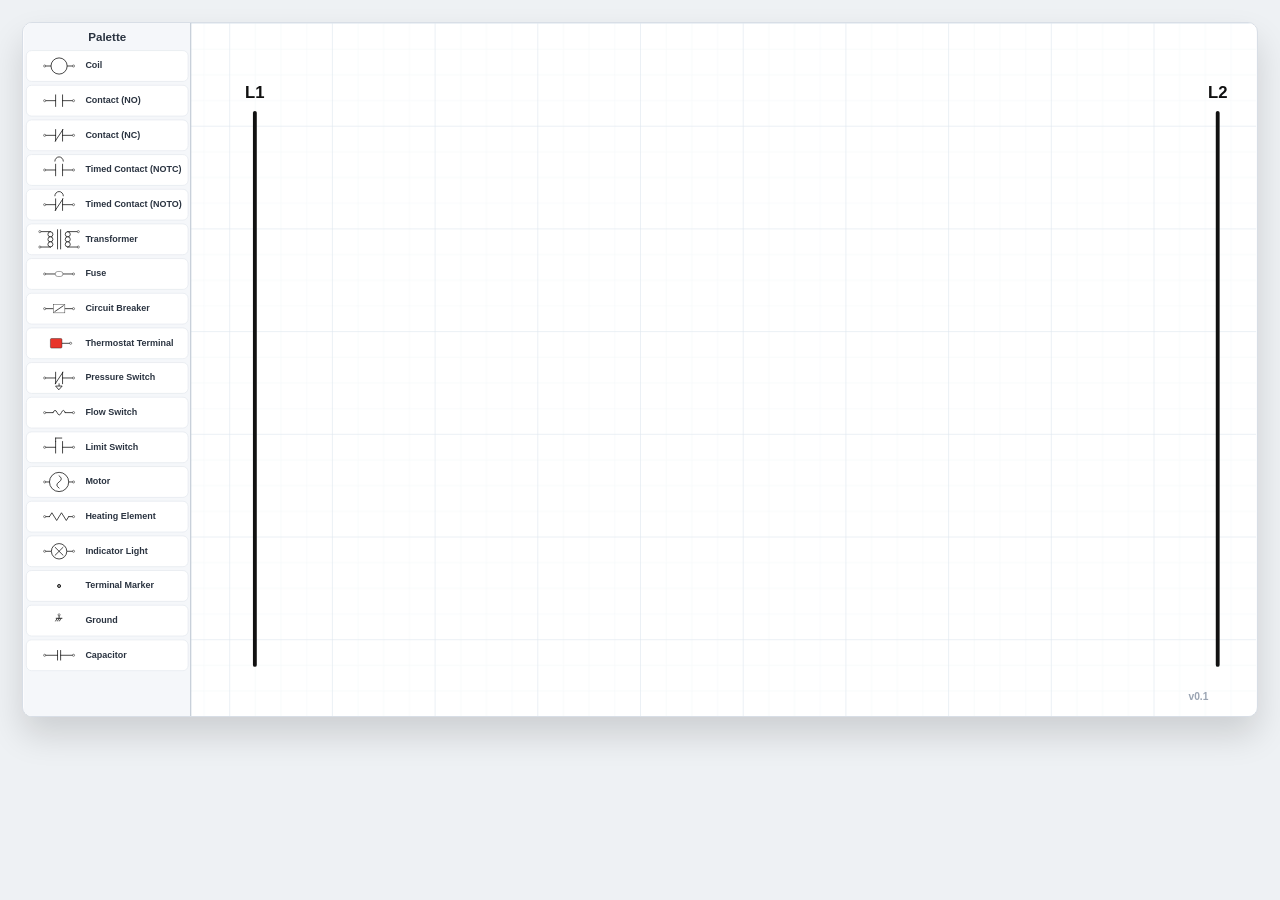
==== index.html @ de5ea237 "Add files via upload" ====
<!-- Version 0.1 -->
<!DOCTYPE html>
<html lang="en">
<head>
  <meta charset="UTF-8" />
  <meta name="viewport" content="width=device-width, initial-scale=1.0" />
  <title>Electrical Schematic Builder</title>

  <link rel="stylesheet" href="styles.css?v=0.1" />
</head>

<body>
  <main id="app">
    <section id="stage" aria-label="Schematic builder stage">
      <svg
        id="circuitSvg"
        viewBox="0 0 1920 1080"
        preserveAspectRatio="xMidYMid meet"
      ></svg>

      <div id="overlays" aria-label="Interactive controls"></div>
    </section>
  </main>

  <script src="js/config.js?v=0.1"></script>
  <script src="js/geometry.js?v=0.1"></script>
  <script src="js/state.js?v=0.1"></script>
  <script src="js/svg-drawing.js?v=0.1"></script>

  <script src="symbols/symbol-library.js?v=0.1"></script>
  <script src="symbols/symbols-coil-contact.js?v=0.1"></script>
  <script src="symbols/symbols-power.js?v=0.1"></script>
  <script src="symbols/symbols-hvac-inputs.js?v=0.1"></script>
  <script src="symbols/symbols-loads.js?v=0.1"></script>
  <script src="symbols/symbols-misc.js?v=0.1"></script>

  <script src="engine/netlist.js?v=0.1"></script>

  <script src="ui/palette.js?v=0.1"></script>
  <script src="ui/canvas-interactions.js?v=0.1"></script>
  <script src="ui/wire-tool.js?v=0.1"></script>

  <script src="script.js?v=0.3"></script>
</body>
</html>
---- styles.css ----
/* Version 0.1 */

* {
  box-sizing: border-box;
}

html,
body {
  margin: 0;
  padding: 0;
  width: 100%;
  min-height: 100%;
  background: #eef1f4;
  font-family: Arial, Helvetica, sans-serif;
  overflow-x: hidden;
}

#app {
  position: relative;
  width: 100%;
  min-height: 100vh;
  padding: 22px;
  display: flex;
  align-items: flex-start;
  justify-content: center;
}

#stage {
  position: relative;
  width: min(100%, 1920px);
  aspect-ratio: 16 / 9;
  background: #ffffff;
  border: 1px solid #d8dee6;
  border-radius: 10px;
  box-shadow: 0 18px 34px rgba(0, 0, 0, 0.14);
  overflow: hidden;
}

#circuitSvg {
  position: absolute;
  inset: 0;
  width: 100%;
  height: 100%;
  display: block;
  z-index: 10;
  touch-action: none;
  user-select: none;
}

#overlays {
  position: absolute;
  inset: 0;
  width: 100%;
  height: 100%;
  pointer-events: none;
  z-index: 20;
}

#overlays * {
  pointer-events: auto;
}

@media (max-width: 900px) {
  #app {
    padding: 10px;
  }

  #stage {
    width: 100%;
    border-radius: 8px;
  }
}

@media (max-width: 800px) and (orientation: portrait) {
  body::before {
    content: "Rotate device to landscape for this trainer.";
    position: fixed;
    inset: 0;
    z-index: 999999;
    display: flex;
    align-items: center;
    justify-content: center;
    padding: 24px;
    background: #ffffff;
    color: #111111;
    font: 900 20px/1.3 Arial, sans-serif;
    text-align: center;
  }
}
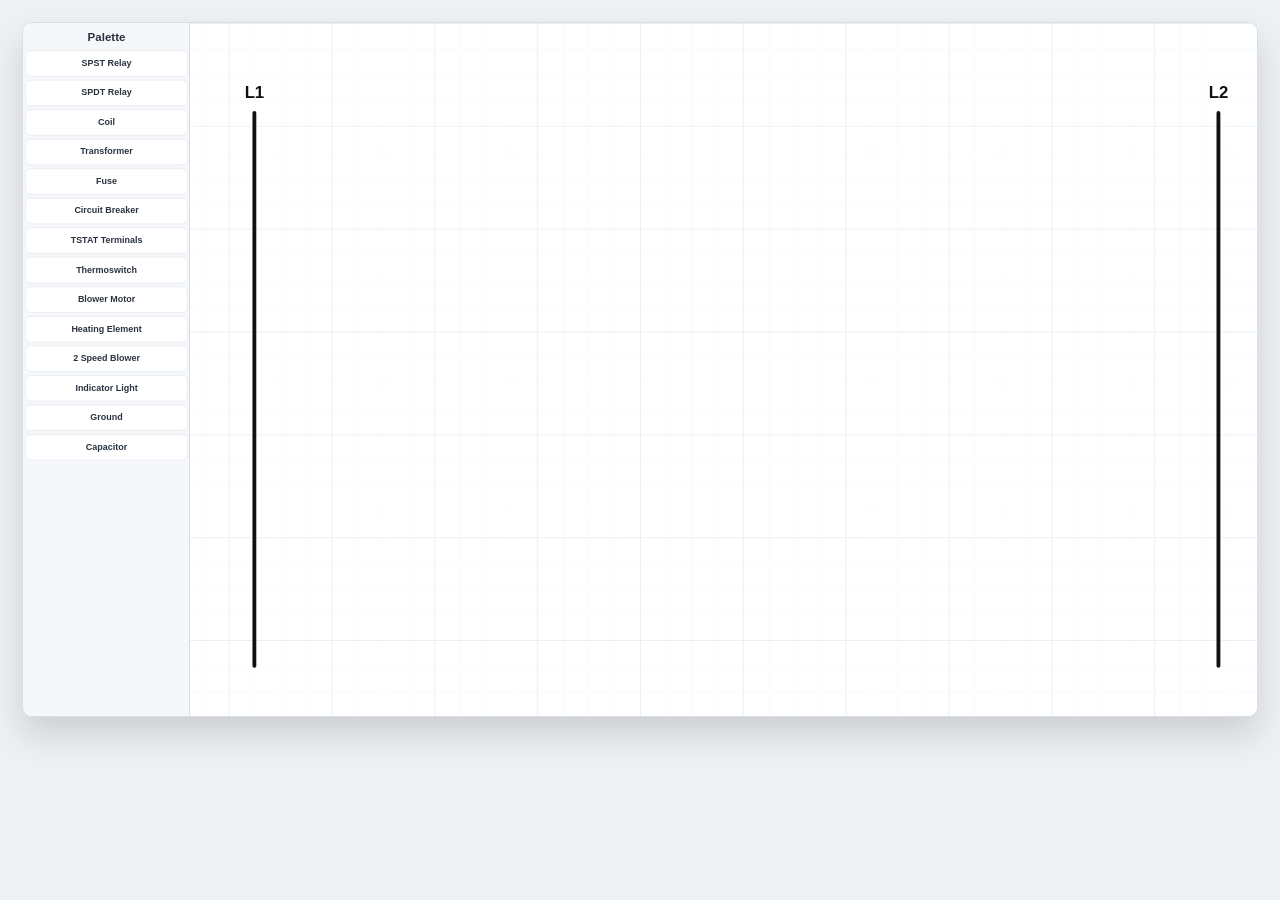
==== commit ca35e3c7: "Add files via upload" ====
--- a/index.html
+++ b/index.html
@@ -12,9 +12,17 @@
 <body>
   <main id="app">
     <section id="stage" aria-label="Schematic builder stage">
+      <div id="scrollArea">
+        <svg
+          id="circuitSvg"
+          viewBox="0 0 1920 1080"
+          preserveAspectRatio="xMidYMid meet"
+        ></svg>
+      </div>
+
       <svg
-        id="circuitSvg"
-        viewBox="0 0 1920 1080"
+        id="paletteSvg"
+        viewBox="0 0 260 1080"
         preserveAspectRatio="xMidYMid meet"
       ></svg>
 
@@ -22,24 +30,26 @@
     </section>
   </main>
 
-  <script src="js/config.js?v=0.1"></script>
-  <script src="js/geometry.js?v=0.1"></script>
-  <script src="js/state.js?v=0.1"></script>
-  <script src="js/svg-drawing.js?v=0.1"></script>
+  <script src="js/config.js?v=0.4"></script>
+  <script src="js/geometry.js?v=0.4"></script>
+  <script src="js/state.js?v=0.5"></script>
+  <script src="js/svg-drawing.js?v=0.2"></script>
+  <script src="js/sections.js?v=0.3"></script>
 
-  <script src="symbols/symbol-library.js?v=0.1"></script>
-  <script src="symbols/symbols-coil-contact.js?v=0.1"></script>
-  <script src="symbols/symbols-power.js?v=0.1"></script>
-  <script src="symbols/symbols-hvac-inputs.js?v=0.1"></script>
-  <script src="symbols/symbols-loads.js?v=0.1"></script>
-  <script src="symbols/symbols-misc.js?v=0.1"></script>
+  <script src="symbols/symbol-library.js?v=0.2"></script>
+  <script src="symbols/symbols-coil-contact.js?v=0.2"></script>
+  <script src="symbols/symbols-power.js?v=0.7"></script>
+  <script src="symbols/symbols-hvac-inputs.js?v=0.6"></script>
+  <script src="symbols/symbols-loads.js?v=0.4"></script>
+  <script src="symbols/symbols-misc.js?v=0.5"></script>
 
-  <script src="engine/netlist.js?v=0.1"></script>
+  <script src="engine/netlist.js?v=0.2"></script>
 
-  <script src="ui/palette.js?v=0.1"></script>
-  <script src="ui/canvas-interactions.js?v=0.1"></script>
-  <script src="ui/wire-tool.js?v=0.1"></script>
+  <script src="ui/palette.js?v=0.5"></script>
+  <script src="ui/canvas-interactions.js?v=0.6"></script>
+  <script src="ui/wire-tool.js?v=0.4"></script>
+  <script src="ui/label-editor.js?v=0.1"></script>
 
-  <script src="script.js?v=0.3"></script>
+  <script src="script.js?v=0.5"></script>
 </body>
 </html>
--- a/styles.css
+++ b/styles.css
@@ -36,15 +36,42 @@
   overflow: hidden;
 }
 
-#circuitSvg {
+/*
+  #scrollArea fills the always-visible #stage viewport and scrolls
+  vertically once a low-voltage section pushes the circuit taller than it.
+  #circuitSvg is deliberately NOT height:100% here — with no width/height
+  attributes on the element itself, "width:100%; height:auto" makes the
+  browser derive its rendered height from the viewBox's own aspect ratio
+  (updated in JS whenever a section is added), so it naturally grows
+  taller than its scrollable container instead of being squashed to fit.
+*/
+#scrollArea {
   position: absolute;
   inset: 0;
+  overflow-y: auto;
+  overflow-x: hidden;
+}
+
+#circuitSvg {
+  display: block;
   width: 100%;
-  height: 100%;
-  display: block;
-  z-index: 10;
+  height: auto;
   touch-action: none;
   user-select: none;
+}
+
+/*
+  The palette is a separate SVG layered on top, outside #scrollArea, so it
+  stays fixed in place while the circuit content scrolls underneath it.
+*/
+#paletteSvg {
+  position: absolute;
+  left: 0;
+  top: 0;
+  width: 13.5417%; /* Config.PALETTE_W / Config.VIEW_W */
+  height: 100%;
+  z-index: 15;
+  display: block;
 }
 
 #overlays {
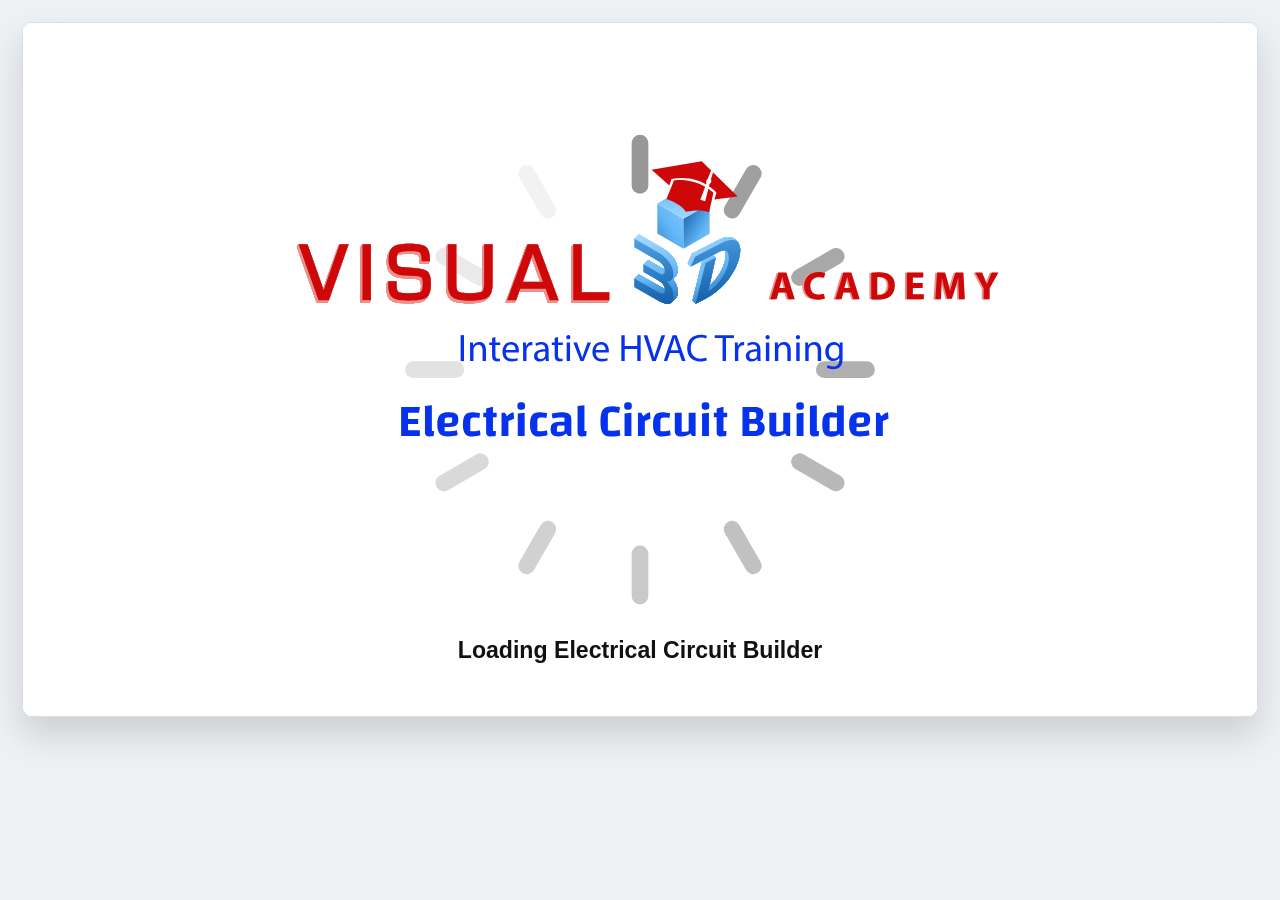
==== commit e1a1a46d: "Add files via upload" ====
--- a/index.html
+++ b/index.html
@@ -6,12 +6,55 @@
   <meta name="viewport" content="width=device-width, initial-scale=1.0" />
   <title>Electrical Schematic Builder</title>
 
-  <link rel="stylesheet" href="styles.css?v=0.1" />
+  <link rel="stylesheet" href="styles.css?v=0.5" />
+  <link rel="preload" as="image" href="SVG/V3D%20academy_home_screen.svg?v=1" />
 </head>
 
 <body>
+  <script src="js/loading-screen.js?v=1"></script>
+
   <main id="app">
     <section id="stage" aria-label="Schematic builder stage">
+      <!--
+        Nested inside #stage (not a viewport-fixed overlay) so it's
+        confined to the exact same 1920x1080-scaled, bordered box as
+        everything else — sized and centered identically regardless of the
+        actual browser window size. The spinner/text use an SVG with the
+        same viewBox="0 0 1920 1080" convention as circuitSvg/paletteSvg,
+        which is what makes them scale in lockstep with that box instead
+        of drifting relative to it the way raw CSS px/vw values would.
+      -->
+      <div id="loading-screen">
+        <svg id="loading-spinner-overlay" viewBox="0 0 1920 1080" preserveAspectRatio="xMidYMid meet" aria-hidden="true">
+          <g transform="translate(960,540)">
+            <g class="loading-spin-group">
+              <rect class="loading-bar" x="-13" y="-366" width="26" height="92" rx="13" transform="rotate(0)" opacity="1"/>
+              <rect class="loading-bar" x="-13" y="-366" width="26" height="92" rx="13" transform="rotate(30)" opacity="0.92"/>
+              <rect class="loading-bar" x="-13" y="-366" width="26" height="92" rx="13" transform="rotate(60)" opacity="0.84"/>
+              <rect class="loading-bar" x="-13" y="-366" width="26" height="92" rx="13" transform="rotate(90)" opacity="0.76"/>
+              <rect class="loading-bar" x="-13" y="-366" width="26" height="92" rx="13" transform="rotate(120)" opacity="0.68"/>
+              <rect class="loading-bar" x="-13" y="-366" width="26" height="92" rx="13" transform="rotate(150)" opacity="0.60"/>
+              <rect class="loading-bar" x="-13" y="-366" width="26" height="92" rx="13" transform="rotate(180)" opacity="0.52"/>
+              <rect class="loading-bar" x="-13" y="-366" width="26" height="92" rx="13" transform="rotate(210)" opacity="0.44"/>
+              <rect class="loading-bar" x="-13" y="-366" width="26" height="92" rx="13" transform="rotate(240)" opacity="0.36"/>
+              <rect class="loading-bar" x="-13" y="-366" width="26" height="92" rx="13" transform="rotate(270)" opacity="0.28"/>
+              <rect class="loading-bar" x="-13" y="-366" width="26" height="92" rx="13" transform="rotate(300)" opacity="0.20"/>
+              <rect class="loading-bar" x="-13" y="-366" width="26" height="92" rx="13" transform="rotate(330)" opacity="0.12"/>
+            </g>
+          </g>
+        </svg>
+
+        <img
+          id="loading-screen-image"
+          src="SVG/V3D%20academy_home_screen.svg?v=1"
+          alt="Visual 3D Academy — Electrical Circuit Builder"
+        />
+
+        <svg id="loading-text-overlay" viewBox="0 0 1920 1080" preserveAspectRatio="xMidYMid meet" aria-hidden="true">
+          <text x="960" y="990" text-anchor="middle" class="loading-text-svg">Loading Electrical Circuit Builder</text>
+        </svg>
+      </div>
+
       <div id="scrollArea">
         <svg
           id="circuitSvg"
@@ -32,24 +75,27 @@
 
   <script src="js/config.js?v=0.4"></script>
   <script src="js/geometry.js?v=0.4"></script>
-  <script src="js/state.js?v=0.5"></script>
-  <script src="js/svg-drawing.js?v=0.2"></script>
-  <script src="js/sections.js?v=0.3"></script>
+  <script src="js/state.js?v=0.6"></script>
+  <script src="js/svg-drawing.js?v=0.3"></script>
+  <script src="js/sections.js?v=0.5"></script>
 
   <script src="symbols/symbol-library.js?v=0.2"></script>
   <script src="symbols/symbols-coil-contact.js?v=0.2"></script>
-  <script src="symbols/symbols-power.js?v=0.7"></script>
+  <script src="symbols/symbols-power.js?v=1.0"></script>
   <script src="symbols/symbols-hvac-inputs.js?v=0.6"></script>
-  <script src="symbols/symbols-loads.js?v=0.4"></script>
-  <script src="symbols/symbols-misc.js?v=0.5"></script>
+  <script src="symbols/symbols-loads.js?v=0.5"></script>
+  <script src="symbols/symbols-misc.js?v=0.7"></script>
+  <script src="symbols/symbols-meter.js?v=0.3"></script>
 
   <script src="engine/netlist.js?v=0.2"></script>
 
-  <script src="ui/palette.js?v=0.5"></script>
-  <script src="ui/canvas-interactions.js?v=0.6"></script>
-  <script src="ui/wire-tool.js?v=0.4"></script>
+  <script src="ui/palette.js?v=0.6"></script>
+  <script src="ui/canvas-interactions.js?v=1.5"></script>
+  <script src="ui/wire-tool.js?v=1.1"></script>
   <script src="ui/label-editor.js?v=0.1"></script>
+  <script src="ui/breaker-control.js?v=0.1"></script>
+  <script src="ui/mode.js?v=0.3"></script>
 
-  <script src="script.js?v=0.5"></script>
+  <script src="script.js?v=0.7"></script>
 </body>
 </html>
--- a/styles.css
+++ b/styles.css
@@ -13,6 +13,91 @@
   background: #eef1f4;
   font-family: Arial, Helvetica, sans-serif;
   overflow-x: hidden;
+}
+
+/*
+  Opening screen — fixed 5-second title card (see js/loading-screen.js).
+  Nested inside #stage (see index.html), not viewport-fixed, so it's
+  confined to the exact same 1920x1080-scaled box as everything else no
+  matter the actual browser window size.
+*/
+#loading-screen {
+  position: absolute;
+  inset: 0;
+  z-index: 1000000;
+
+  background: #ffffff;
+
+  opacity: 1;
+  visibility: visible;
+  pointer-events: auto;
+
+  transition: opacity 0.45s ease, visibility 0.45s ease;
+}
+
+#loading-screen.hidden {
+  opacity: 0;
+  visibility: hidden;
+  pointer-events: none;
+}
+
+/*
+  Three stacked, identically-sized layers, all locked to the same
+  viewBox="0 0 1920 1080" (or object-fit:contain equivalent for the <img>)
+  so they scale in lockstep regardless of #stage's actual rendered size —
+  spinner behind, title image in the middle, caption on top.
+*/
+#loading-spinner-overlay,
+#loading-screen-image,
+#loading-text-overlay {
+  position: absolute;
+  inset: 0;
+  width: 100%;
+  height: 100%;
+  display: block;
+  pointer-events: none;
+}
+
+#loading-spinner-overlay {
+  z-index: 1;
+}
+
+#loading-screen-image {
+  z-index: 2;
+  object-fit: contain;
+  user-select: none;
+  -webkit-user-drag: none;
+}
+
+#loading-text-overlay {
+  z-index: 3;
+}
+
+/*
+  Spinning bar-ring, ported from ph-chart-storyline-main's loading screen
+  at its original size (26x92 bars, radius 320 — 1 SVG unit here equals 1
+  design pixel there too, since both target the same 1920x1080 canvas, so
+  the reference's numbers carry over directly with no rescaling).
+*/
+.loading-spin-group {
+  transform-origin: 0px 0px;
+  animation: loadingBarSpin 1.15s linear infinite;
+}
+
+.loading-bar {
+  fill: rgba(140, 140, 140, 0.9);
+}
+
+@keyframes loadingBarSpin {
+  from { transform: rotate(0deg); }
+  to { transform: rotate(360deg); }
+}
+
+.loading-text-svg {
+  font-family: Arial, Helvetica, sans-serif;
+  font-size: 36px;
+  font-weight: 800;
+  fill: #111111;
 }
 
 #app {
@@ -85,6 +170,25 @@
 
 #overlays * {
   pointer-events: auto;
+}
+
+.mode-toggle-btn {
+  position: absolute;
+  left: 16px;
+  bottom: 16px;
+  z-index: 25;
+  padding: 10px 18px;
+  border: none;
+  border-radius: 8px;
+  background: #2377e8;
+  color: #ffffff;
+  font: 700 14px Arial, Helvetica, sans-serif;
+  cursor: pointer;
+  box-shadow: 0 6px 16px rgba(35, 119, 232, 0.35);
+}
+
+.mode-toggle-btn:hover {
+  background: #1c63c4;
 }
 
 @media (max-width: 900px) {
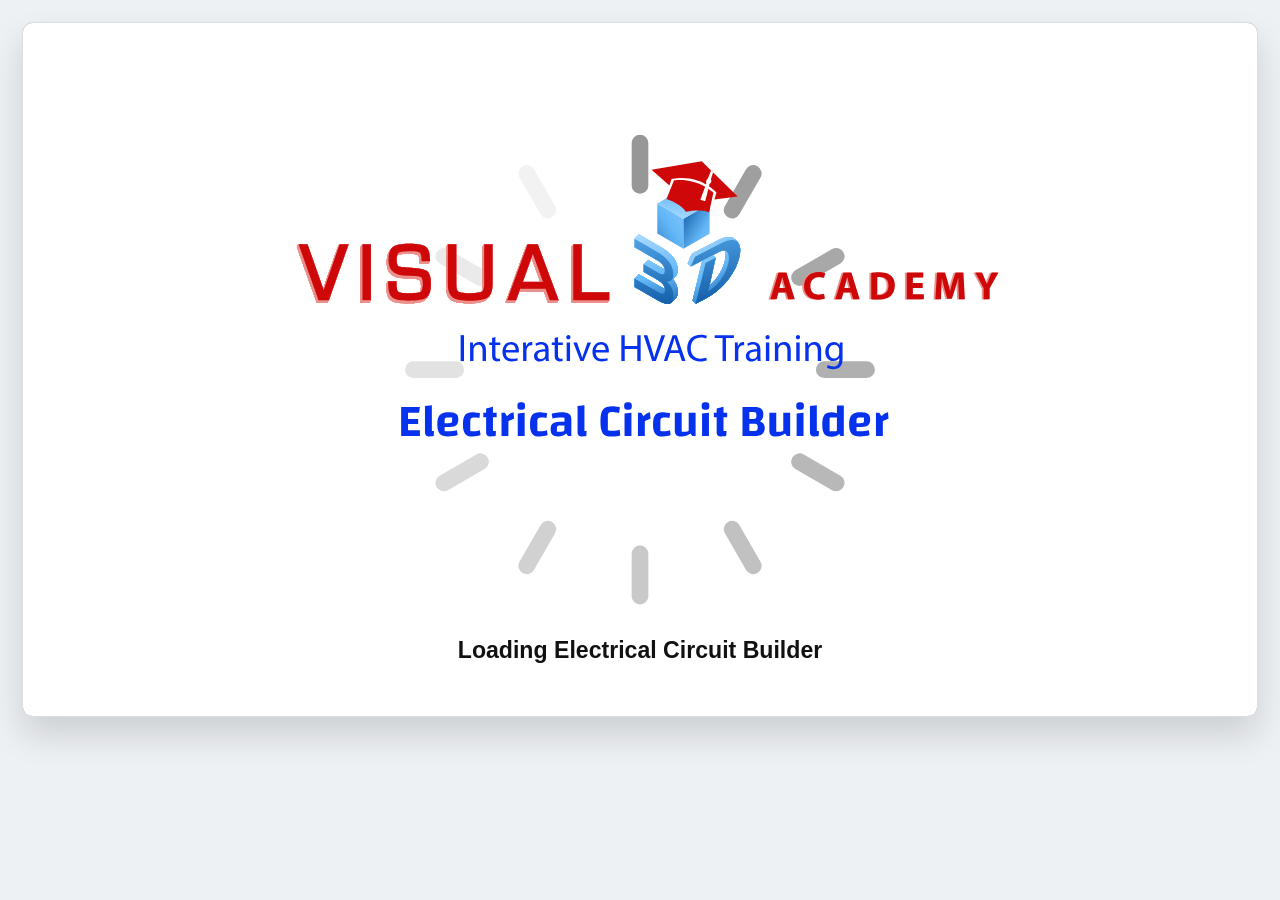
==== commit 3627a8b3: "Add files via upload" ====
--- a/index.html
+++ b/index.html
@@ -1,4 +1,4 @@
-<!-- Version 0.1 -->
+<!-- Version 1.4 -->
 <!DOCTYPE html>
 <html lang="en">
 <head>
@@ -6,12 +6,14 @@
   <meta name="viewport" content="width=device-width, initial-scale=1.0" />
   <title>Electrical Schematic Builder</title>
 
-  <link rel="stylesheet" href="styles.css?v=0.5" />
-  <link rel="preload" as="image" href="SVG/V3D%20academy_home_screen.svg?v=1" />
+  <link rel="stylesheet" href="styles.css?v=1.1" />
+  <link rel="preload" as="image" href="SVG/V3D%20academy_home_screen.svg?v=2" />
 </head>
 
 <body>
   <script src="js/loading-screen.js?v=1"></script>
+  <script src="js/disclaimer-modal.js?v=1"></script>
+  <script src="js/menu.js?v=1.2"></script>
 
   <main id="app">
     <section id="stage" aria-label="Schematic builder stage">
@@ -46,13 +48,26 @@
 
         <img
           id="loading-screen-image"
-          src="SVG/V3D%20academy_home_screen.svg?v=1"
+          src="SVG/V3D%20academy_home_screen.svg?v=2"
           alt="Visual 3D Academy — Electrical Circuit Builder"
         />
 
         <svg id="loading-text-overlay" viewBox="0 0 1920 1080" preserveAspectRatio="xMidYMid meet" aria-hidden="true">
           <text x="960" y="990" text-anchor="middle" class="loading-text-svg">Loading Electrical Circuit Builder</text>
         </svg>
+      </div>
+
+      <!--
+        Sits directly behind #loading-screen (same full-bleed layering
+        idea, one z-index step lower) so it's already fully in place the
+        instant the title card's own 5-second timer fades it away — no
+        need to coordinate the two files' timing at all.
+      -->
+      <div id="disclaimer-modal">
+        <div id="disclaimer-box">
+          <p>The Schematic Builder is under development. This has multiple bugs that we are working through.</p>
+          <button id="disclaimer-ack-btn" type="button">I Understand</button>
+        </div>
       </div>
 
       <div id="scrollArea">
@@ -73,29 +88,32 @@
     </section>
   </main>
 
-  <script src="js/config.js?v=0.4"></script>
+  <script src="js/config.js?v=0.8"></script>
   <script src="js/geometry.js?v=0.4"></script>
-  <script src="js/state.js?v=0.6"></script>
-  <script src="js/svg-drawing.js?v=0.3"></script>
-  <script src="js/sections.js?v=0.5"></script>
+  <script src="js/state.js?v=1.1"></script>
+  <script src="js/svg-drawing.js?v=0.4"></script>
+  <script src="js/sections.js?v=0.8"></script>
 
   <script src="symbols/symbol-library.js?v=0.2"></script>
   <script src="symbols/symbols-coil-contact.js?v=0.2"></script>
   <script src="symbols/symbols-power.js?v=1.0"></script>
-  <script src="symbols/symbols-hvac-inputs.js?v=0.6"></script>
+  <script src="symbols/symbols-hvac-inputs.js?v=0.7"></script>
   <script src="symbols/symbols-loads.js?v=0.5"></script>
   <script src="symbols/symbols-misc.js?v=0.7"></script>
   <script src="symbols/symbols-meter.js?v=0.3"></script>
 
   <script src="engine/netlist.js?v=0.2"></script>
+  <script src="engine/voltage-device-model.js?v=0.1"></script>
+  <script src="engine/voltage-solver.js?v=0.1"></script>
 
-  <script src="ui/palette.js?v=0.6"></script>
-  <script src="ui/canvas-interactions.js?v=1.5"></script>
-  <script src="ui/wire-tool.js?v=1.1"></script>
+  <script src="ui/palette.js?v=0.9"></script>
+  <script src="ui/canvas-interactions.js?v=3.4"></script>
+  <script src="ui/wire-tool.js?v=2.8"></script>
   <script src="ui/label-editor.js?v=0.1"></script>
   <script src="ui/breaker-control.js?v=0.1"></script>
-  <script src="ui/mode.js?v=0.3"></script>
+  <script src="ui/mode.js?v=1.9"></script>
+  <script src="ui/voltage-meter.js?v=0.3"></script>
 
-  <script src="script.js?v=0.7"></script>
+  <script src="script.js?v=1.1"></script>
 </body>
 </html>
--- a/styles.css
+++ b/styles.css
@@ -98,6 +98,68 @@
   font-size: 36px;
   font-weight: 800;
   fill: #111111;
+}
+
+/*
+  "Under development" notice — sits directly behind #loading-screen (lower
+  z-index, same full-bleed layering idea) so it's already fully in place
+  the instant the title card's own 5-second timer fades it away. Dismissed
+  purely client-side (js/disclaimer-modal.js) — reappears every load.
+*/
+#disclaimer-modal {
+  position: absolute;
+  inset: 0;
+  z-index: 999999;
+
+  display: flex;
+  align-items: center;
+  justify-content: center;
+  padding: 24px;
+
+  background: rgba(17, 17, 17, 0.55);
+
+  opacity: 1;
+  visibility: visible;
+  pointer-events: auto;
+
+  transition: opacity 0.3s ease, visibility 0.3s ease;
+}
+
+#disclaimer-modal.hidden {
+  opacity: 0;
+  visibility: hidden;
+  pointer-events: none;
+}
+
+#disclaimer-box {
+  max-width: 520px;
+  background: #ffffff;
+  border-radius: 12px;
+  padding: 32px 28px;
+  text-align: center;
+  box-shadow: 0 18px 40px rgba(0, 0, 0, 0.28);
+}
+
+#disclaimer-box p {
+  margin: 0 0 20px;
+  font: 700 18px/1.5 Arial, Helvetica, sans-serif;
+  color: #2a3340;
+}
+
+#disclaimer-ack-btn {
+  padding: 12px 28px;
+  border: none;
+  border-radius: 8px;
+  background: #2377e8;
+  color: #ffffff;
+  font: 700 15px Arial, Helvetica, sans-serif;
+  cursor: pointer;
+  box-shadow: 0 6px 16px rgba(35, 119, 232, 0.35);
+  transition: background 0.2s ease;
+}
+
+#disclaimer-ack-btn:hover {
+  background: #1c63c4;
 }
 
 #app {
@@ -141,7 +203,10 @@
   display: block;
   width: 100%;
   height: auto;
-  touch-action: none;
+  /* pinch-zoom (not none): keeps single-finger panning/scrolling under our
+     own pointer-event drag logic, but still lets the browser handle
+     two-finger pinch-to-zoom natively instead of swallowing it. */
+  touch-action: pinch-zoom;
   user-select: none;
 }
 
@@ -172,11 +237,32 @@
   pointer-events: auto;
 }
 
+.mode-btn {
+  width: 50px;
+  height: 50px;
+  padding: 8px;
+  border: 2px solid #2377e8;
+  border-radius: 6px;
+  background: #ffffff;
+  color: #2377e8;
+  font: 700 12px Arial, Helvetica, sans-serif;
+  cursor: pointer;
+  transition: all 0.2s ease;
+  opacity: 1;
+}
+
+.mode-btn:hover:not(:disabled) {
+  background: #2377e8;
+  color: #ffffff;
+  box-shadow: 0 4px 12px rgba(35, 119, 232, 0.3);
+}
+
+.mode-btn:disabled {
+  cursor: default;
+  opacity: 0.5;
+}
+
 .mode-toggle-btn {
-  position: absolute;
-  left: 16px;
-  bottom: 16px;
-  z-index: 25;
   padding: 10px 18px;
   border: none;
   border-radius: 8px;
@@ -185,10 +271,16 @@
   font: 700 14px Arial, Helvetica, sans-serif;
   cursor: pointer;
   box-shadow: 0 6px 16px rgba(35, 119, 232, 0.35);
-}
-
-.mode-toggle-btn:hover {
+  transition: all 0.2s ease;
+}
+
+.mode-toggle-btn:hover:not(:disabled) {
   background: #1c63c4;
+}
+
+.mode-toggle-btn:disabled {
+  cursor: default;
+  opacity: 0.5;
 }
 
 @media (max-width: 900px) {
@@ -218,3 +310,179 @@
     text-align: center;
   }
 }
+
+/* =====================================================
+   Main menu and Coming Soon modal — Version 1.2
+   ===================================================== */
+#mainMenuButton {
+  position: absolute;
+  top: 12px;
+  left: 16px;
+  z-index: 70;
+  display: inline-flex;
+  align-items: center;
+  justify-content: center;
+  width: 42px;
+  height: 38px;
+  padding: 0;
+  border: 0;
+  border-radius: 7px;
+  background: transparent;
+  color: #1f2b3a;
+  cursor: pointer;
+  box-shadow: none;
+}
+
+#mainMenuButton:hover,
+#mainMenuButton.is-open {
+  background: rgba(35, 119, 232, 0.10);
+  color: #2377e8;
+}
+
+#mainMenuButton:focus-visible {
+  outline: 2px solid #2377e8;
+  outline-offset: 2px;
+}
+
+.menu-bars {
+  width: 24px;
+  display: flex;
+  flex-direction: column;
+  gap: 4px;
+}
+
+.menu-bars span {
+  display: block;
+  width: 100%;
+  height: 3px;
+  border-radius: 2px;
+  background: currentColor;
+}
+
+#mainMenuPanel {
+  position: absolute;
+  top: 54px;
+  left: 14px;
+  z-index: 75;
+  width: 210px;
+  min-height: 230px;
+  padding: 10px 0 46px;
+  border: 1px solid #d8dee7;
+  border-radius: 9px;
+  background: #ffffff;
+  box-shadow: 0 12px 28px rgba(17, 25, 36, 0.18);
+}
+
+#mainMenuPanel[hidden],
+#comingSoonModal[hidden] {
+  display: none;
+}
+
+.main-menu-list {
+  display: flex;
+  flex-direction: column;
+  gap: 0;
+}
+
+.main-menu-item,
+.main-menu-exit {
+  appearance: none;
+  width: 100%;
+  min-height: 38px;
+  padding: 8px 18px;
+  border: 0;
+  border-radius: 0;
+  background: transparent;
+  color: #2a3340;
+  font: 800 18px Arial, Helvetica, sans-serif;
+  line-height: 1.2;
+  text-align: left;
+  cursor: pointer;
+}
+
+.main-menu-item:hover,
+.main-menu-exit:hover,
+.main-menu-item:focus-visible,
+.main-menu-exit:focus-visible {
+  background: #eef5ff;
+  color: #1769d2;
+  outline: none;
+}
+
+.main-menu-exit {
+  position: absolute;
+  left: 0;
+  bottom: 6px;
+  width: 100%;
+  border-top: 1px solid #e2e7ee;
+}
+
+#comingSoonModal {
+  position: absolute;
+  inset: 0;
+  z-index: 80;
+  display: flex;
+  align-items: center;
+  justify-content: center;
+  background: rgba(17, 25, 36, 0.56);
+}
+
+.coming-soon-dialog {
+  position: relative;
+  width: min(420px, 52%);
+  min-height: 220px;
+  padding: 38px 34px;
+  border-radius: 12px;
+  background: #ffffff;
+  text-align: center;
+  box-shadow: 0 22px 48px rgba(0, 0, 0, 0.28);
+}
+
+.coming-soon-section {
+  margin-bottom: 18px;
+  color: #2377e8;
+  font: 800 18px Arial, Helvetica, sans-serif;
+}
+
+.coming-soon-dialog h2 {
+  margin: 0;
+  color: #1f2b3a;
+  font: 900 34px Arial, Helvetica, sans-serif;
+}
+
+.coming-soon-close {
+  position: absolute;
+  top: 10px;
+  right: 12px;
+  width: 36px;
+  height: 36px;
+  padding: 0;
+  border: 0;
+  background: transparent;
+  color: #596675;
+  font: 400 32px/32px Arial, Helvetica, sans-serif;
+  cursor: pointer;
+}
+
+/* Temporary numeric voltage display. The final layered meter SVG can replace
+   this element without touching the voltage engine. */
+#voltageReadout {
+  position: absolute;
+  left: 58px;
+  top: 632px;
+  width: 146px;
+  padding: 5px 6px;
+  border-radius: 3px;
+  background: rgba(226, 232, 228, 0.92);
+  color: #111111;
+  font: 800 clamp(12px, 1vw, 19px)/1 Arial, Helvetica, sans-serif;
+  text-align: center;
+  letter-spacing: 0.01em;
+  pointer-events: none;
+  z-index: 28;
+  display: none;
+}
+
+#voltageReadout[data-state="error"] {
+  color: #b42318;
+}
